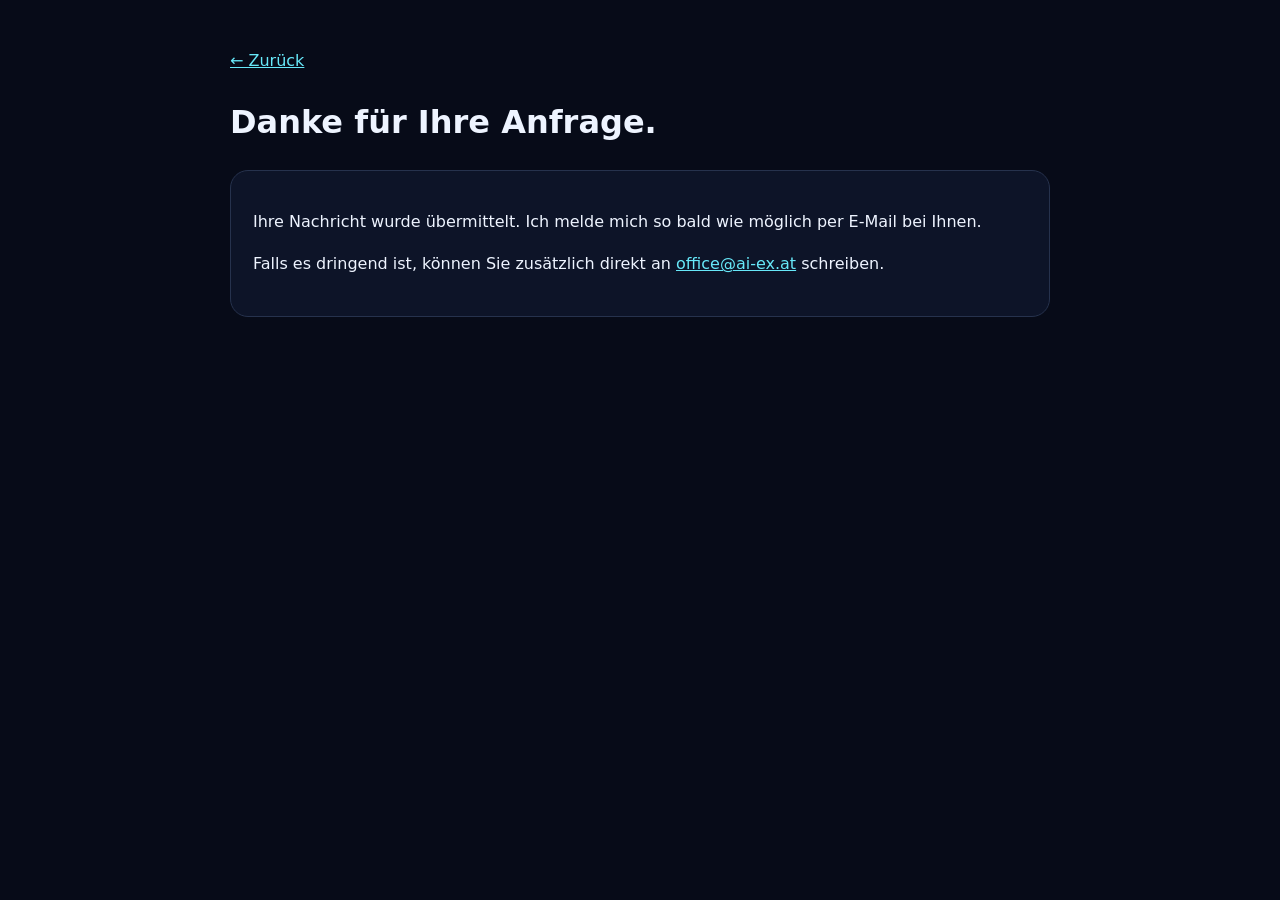
==== danke.html @ 3c39ac56 "deploy: publish ai-ex.at static site" ====
<!doctype html>
<html lang="de-AT">
  <head>
    <meta charset="utf-8">
    <meta name="viewport" content="width=device-width,initial-scale=1">
    <title>Danke | AI-ex</title>
    <style>body{font-family:system-ui,sans-serif;max-width:820px;margin:48px auto;padding:0 20px;line-height:1.65;background:#070b18;color:#eef4ff}a{color:#67e8f9}.box{border:1px solid #26324d;border-radius:18px;padding:22px;background:#0d1428}</style>
  </head>
  <body>
    <a href="/">← Zurück</a>
    <h1>Danke für Ihre Anfrage.</h1>
    <div class="box">
      <p>Ihre Nachricht wurde übermittelt. Ich melde mich so bald wie möglich per E-Mail bei Ihnen.</p>
      <p>Falls es dringend ist, können Sie zusätzlich direkt an <a href="mailto:office@ai-ex.at">office@ai-ex.at</a> schreiben.</p>
    </div>
  </body>
</html>
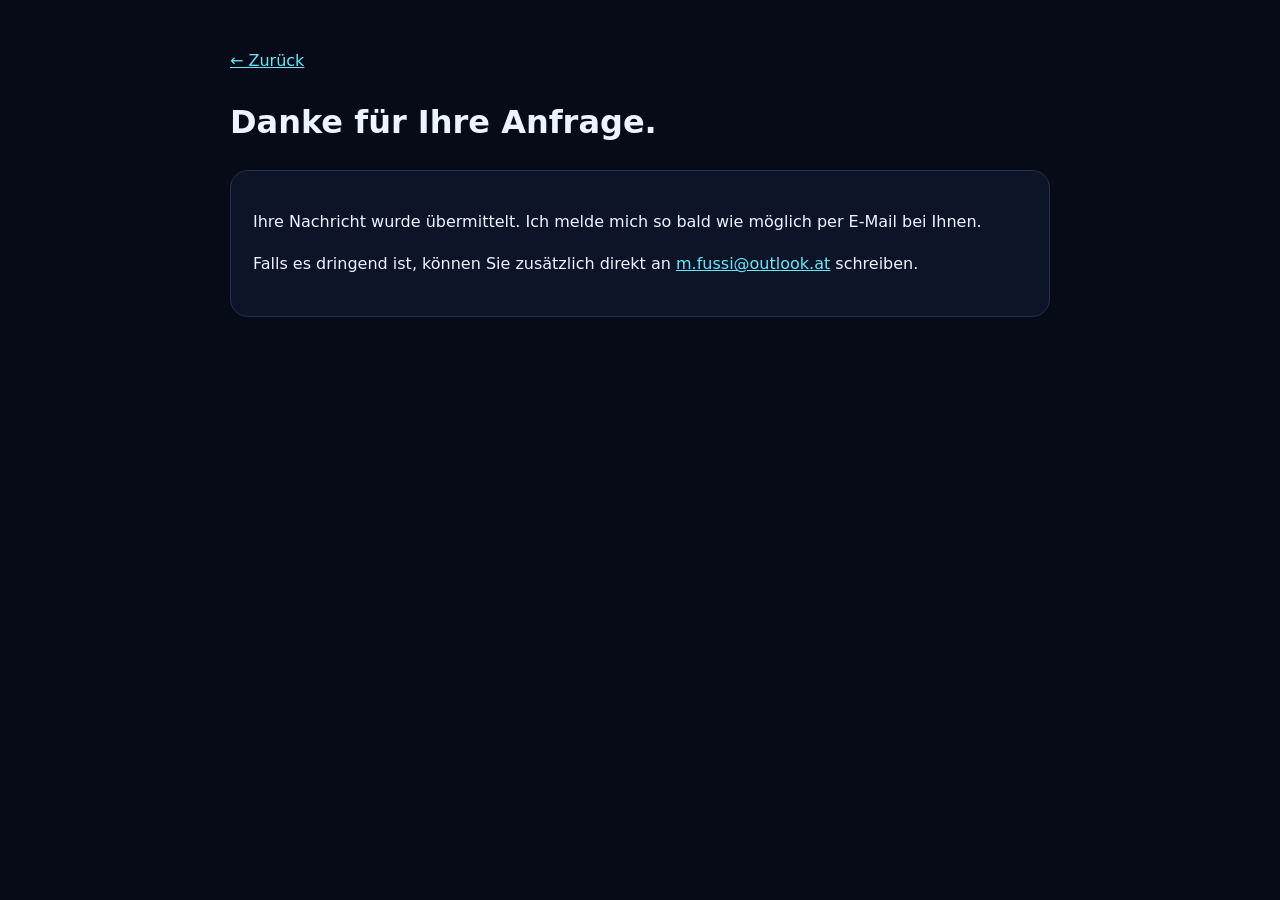
==== commit 078e6628: "deploy: publish ai-ex.at static site" ====
--- a/danke.html
+++ b/danke.html
@@ -11,7 +11,7 @@
     <h1>Danke für Ihre Anfrage.</h1>
     <div class="box">
       <p>Ihre Nachricht wurde übermittelt. Ich melde mich so bald wie möglich per E-Mail bei Ihnen.</p>
-      <p>Falls es dringend ist, können Sie zusätzlich direkt an <a href="mailto:office@ai-ex.at">office@ai-ex.at</a> schreiben.</p>
+      <p>Falls es dringend ist, können Sie zusätzlich direkt an <a href="mailto:m.fussi@outlook.at">m.fussi@outlook.at</a> schreiben.</p>
     </div>
   </body>
 </html>
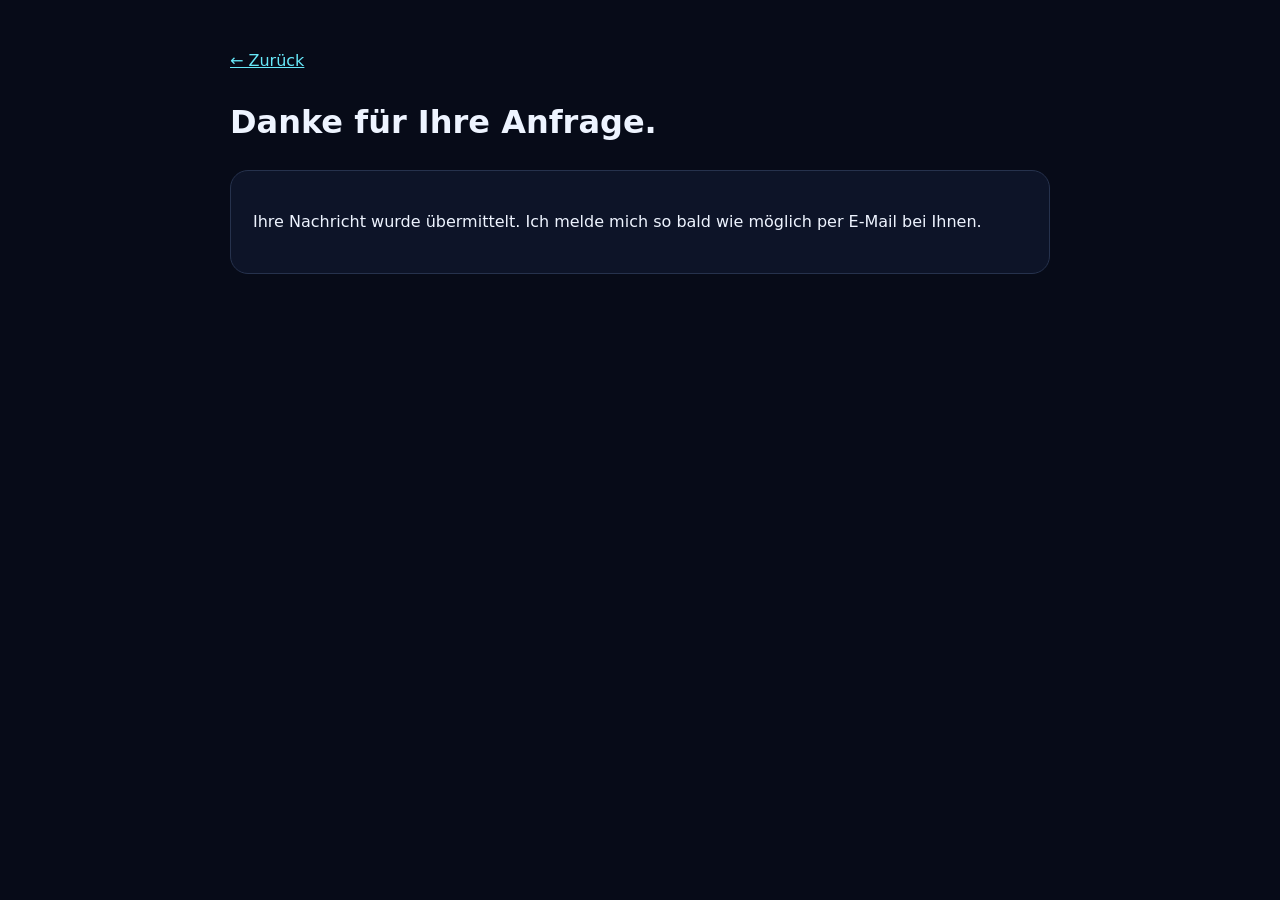
==== commit 33741678: "deploy: publish ai-ex.at static site" ====
--- a/danke.html
+++ b/danke.html
@@ -11,7 +11,6 @@
     <h1>Danke für Ihre Anfrage.</h1>
     <div class="box">
       <p>Ihre Nachricht wurde übermittelt. Ich melde mich so bald wie möglich per E-Mail bei Ihnen.</p>
-      <p>Falls es dringend ist, können Sie zusätzlich direkt an <a href="mailto:m.fussi@outlook.at">m.fussi@outlook.at</a> schreiben.</p>
     </div>
   </body>
 </html>
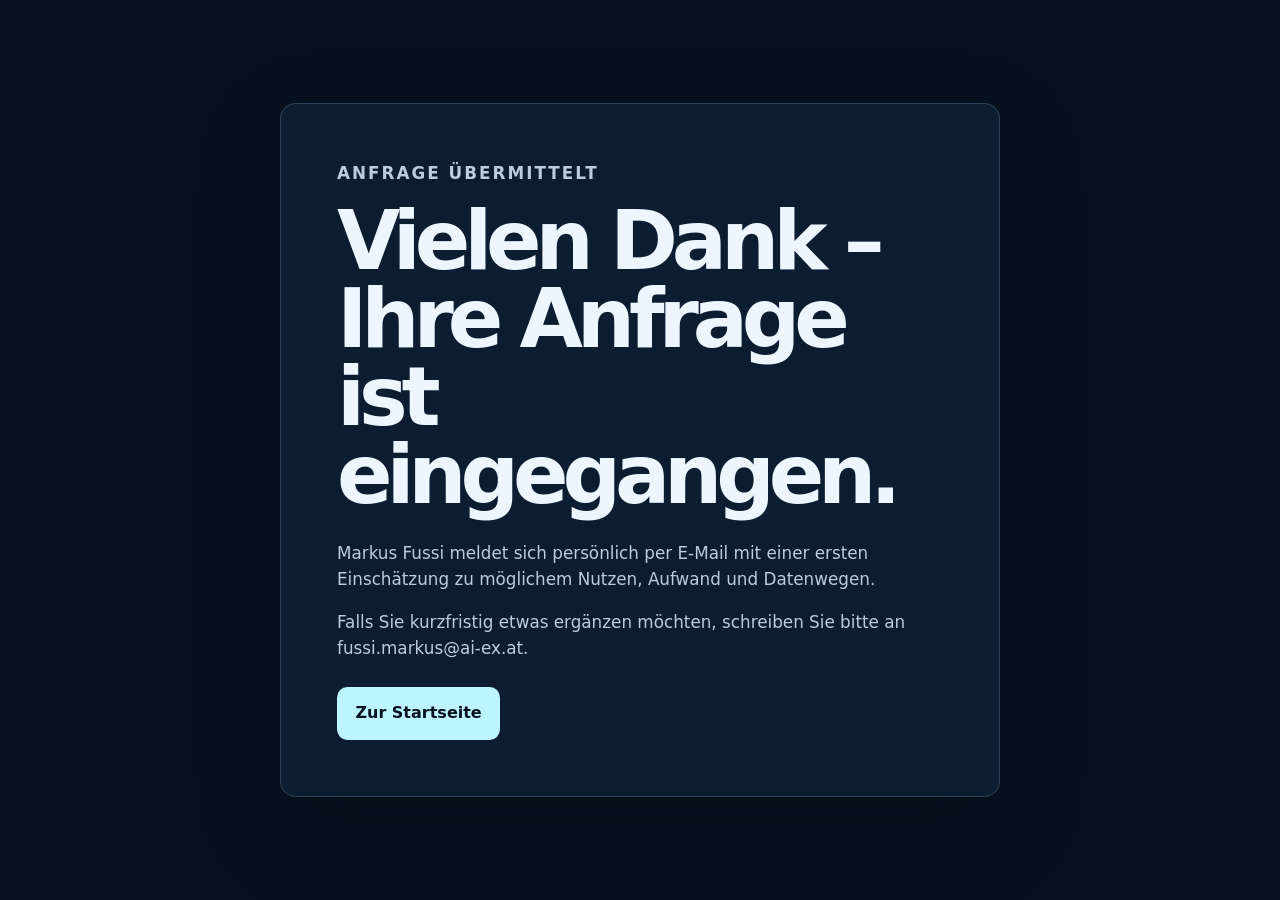
==== commit 56ca151b: "deploy: publish ai-ex.at static site" ====
--- a/danke.html
+++ b/danke.html
@@ -1,16 +1,20 @@
 <!doctype html>
 <html lang="de-AT">
   <head>
-    <meta charset="utf-8">
-    <meta name="viewport" content="width=device-width,initial-scale=1">
-    <title>Danke | AI-ex</title>
-    <style>body{font-family:system-ui,sans-serif;max-width:820px;margin:48px auto;padding:0 20px;line-height:1.65;background:#070b18;color:#eef4ff}a{color:#67e8f9}.box{border:1px solid #26324d;border-radius:18px;padding:22px;background:#0d1428}</style>
+    <meta charset="utf-8" />
+    <meta name="viewport" content="width=device-width, initial-scale=1" />
+    <meta name="robots" content="noindex" />
+    <title>Vielen Dank | AI-ex</title>
+    <link rel="icon" href="/favicon.svg" type="image/svg+xml" />
+    <link rel="stylesheet" href="/site.css" />
   </head>
-  <body>
-    <a href="/">← Zurück</a>
-    <h1>Danke für Ihre Anfrage.</h1>
-    <div class="box">
-      <p>Ihre Nachricht wurde übermittelt. Ich melde mich so bald wie möglich per E-Mail bei Ihnen.</p>
-    </div>
+  <body class="thanks-page">
+    <main class="thanks-card">
+      <p class="eyebrow">Anfrage übermittelt</p>
+      <h1>Vielen Dank – Ihre Anfrage ist eingegangen.</h1>
+      <p>Markus Fussi meldet sich persönlich per E-Mail mit einer ersten Einschätzung zu möglichem Nutzen, Aufwand und Datenwegen.</p>
+      <p>Falls Sie kurzfristig etwas ergänzen möchten, schreiben Sie bitte an <a href="mailto:fussi.markus@ai-ex.at">fussi.markus@ai-ex.at</a>.</p>
+      <a class="button button-primary" href="/">Zur Startseite</a>
+    </main>
   </body>
 </html>
--- a/site.css
+++ b/site.css
@@ -0,0 +1,74 @@
+:root {
+  color-scheme: dark;
+  font-family: Inter, ui-sans-serif, system-ui, -apple-system, BlinkMacSystemFont, "Segoe UI", sans-serif;
+  color: #edf5ff;
+  background: #07111f;
+  font-synthesis: none;
+  text-rendering: optimizeLegibility;
+}
+
+* { box-sizing: border-box; }
+html { scroll-behavior: smooth; }
+body { margin: 0; min-width: 320px; background: #07111f; line-height: 1.55; }
+a { color: inherit; text-decoration: none; }
+[id] { scroll-margin-top: 90px; }
+.container { width: min(1160px, calc(100% - 40px)); margin-inline: auto; }
+
+.skip-link { position: fixed; z-index: 100; left: 1rem; top: .75rem; padding: .65rem .9rem; transform: translateY(-200%); border-radius: .5rem; background: #c9f6ff; color: #07111f; font-weight: 800; }
+.skip-link:focus { transform: translateY(0); }
+.site-header { position: sticky; top: 0; z-index: 20; border-bottom: 1px solid rgba(180, 215, 255, .1); background: rgba(7, 17, 31, .88); backdrop-filter: blur(16px); }
+.nav { min-height: 74px; display: flex; align-items: center; justify-content: space-between; gap: 1.5rem; }
+.brand { font-size: 1.45rem; font-weight: 850; letter-spacing: -.07em; }
+.brand span { color: #82e9fb; }
+.nav nav { display: flex; gap: 1.4rem; color: #b9c8dd; font-size: .93rem; }
+.nav nav a:hover, .site-footer a:hover, .text-link:hover { color: #82e9fb; }
+.nav-actions { display: flex; align-items: center; gap: .75rem; }.language-link { color: #b9c8dd; font-size: .8rem; font-weight: 800; letter-spacing: .08em; }.language-link:hover { color: #82e9fb; }.nav-cta { border: 1px solid rgba(130, 233, 251, .55); border-radius: 999px; padding: .55rem .9rem; color: #d9faff; font-size: .9rem; font-weight: 750; }
+.mobile-menu { display: none; position: relative; }.mobile-menu summary { cursor: pointer; list-style: none; color: #d9faff; font-size: .84rem; font-weight: 800; }.mobile-menu summary::-webkit-details-marker { display: none; }.mobile-menu > div { position: absolute; z-index: 30; top: calc(100% + .85rem); right: 0; display: grid; min-width: 15rem; padding: .55rem; border: 1px solid rgba(130, 233, 251, .35); border-radius: .65rem; background: #0b1a2d; box-shadow: 0 18px 45px rgba(0, 0, 0, .35); }.mobile-menu a { padding: .65rem .75rem; border-radius: .38rem; color: #d9e6f8; font-size: .92rem; }.mobile-menu a:hover { background: rgba(130, 233, 251, .1); color: #82e9fb; }
+
+.hero { display: grid; grid-template-columns: minmax(0, 1.18fr) minmax(330px, .72fr); gap: 4rem; align-items: center; min-height: 680px; padding-block: 6.8rem 5.6rem; }
+.hero-copy { max-width: 755px; }
+.eyebrow { margin: 0 0 1.05rem; color: #82e9fb; font-size: .75rem; font-weight: 800; letter-spacing: .12em; text-transform: uppercase; }
+h1, h2, h3, p { margin-top: 0; }
+h1 { max-width: 770px; margin-bottom: 1.65rem; font-size: clamp(3.25rem, 6.4vw, 6.35rem); line-height: .95; letter-spacing: -.075em; }
+h1 em { color: #a7b7ff; font-style: normal; }
+h2 { max-width: 850px; margin-bottom: 1.35rem; font-size: clamp(2.1rem, 4.2vw, 4rem); line-height: 1.02; letter-spacing: -.058em; }
+h3 { margin-bottom: .75rem; font-size: 1.25rem; line-height: 1.2; letter-spacing: -.03em; }
+.lead, .section-intro > p, .data-copy > p, .founder-grid p, .contact-grid > div > p, .pilot-header > p { color: #bdcae0; font-size: 1.12rem; }
+.lead { max-width: 690px; font-size: clamp(1.1rem, 1.65vw, 1.28rem); }.hero-result { max-width: 660px; margin: 1.15rem 0 0; color: #d7e5f7; font-size: 1rem; font-weight: 650; }
+.hero-actions { display: flex; align-items: center; flex-wrap: wrap; gap: 1.4rem; margin-top: 2rem; }
+.button { display: inline-flex; align-items: center; justify-content: center; gap: .65rem; border: 0; border-radius: .65rem; padding: .88rem 1.15rem; font: inherit; font-weight: 800; cursor: pointer; transition: transform .18s ease, box-shadow .18s ease; }
+.button:hover { transform: translateY(-2px); box-shadow: 0 14px 36px rgba(76, 210, 235, .18); }
+.button-primary { background: #bdf5ff; color: #07111f; }
+.text-link { color: #d6e5f5; font-weight: 700; }
+.text-link span { margin-left: .3rem; color: #82e9fb; }
+.hero-notes { display: grid; gap: .55rem; margin: 2.1rem 0 0; padding: 0; color: #aebed5; font-size: .91rem; list-style: none; }
+.hero-notes span { color: #82e9fb; font-size: .7rem; vertical-align: .1rem; }
+
+.call-card { position: relative; border: 1px solid rgba(151, 199, 255, .2); border-radius: 1rem; padding: 1.45rem; overflow: hidden; background: linear-gradient(145deg, rgba(35, 70, 111, .48), rgba(12, 28, 50, .8)); box-shadow: 0 32px 90px rgba(0, 0, 0, .28); }
+.call-card::before { content: ""; position: absolute; width: 340px; height: 340px; top: -220px; right: -100px; border-radius: 50%; background: rgba(130, 233, 251, .16); filter: blur(6px); }
+.call-card > * { position: relative; }
+.call-card-top, .call-person, .call-summary div { display: flex; justify-content: space-between; align-items: center; }
+.call-card-top { color: #bdd0e9; font-size: .8rem; }
+.status { display: inline-flex; align-items: center; gap: .45rem; }.status i { width: .5rem; height: .5rem; border-radius: 50%; background: #72e2ab; box-shadow: 0 0 0 .22rem rgba(114, 226, 171, .12); }
+.call-person { justify-content: flex-start; gap: .8rem; margin-top: 2rem; }.call-person small { display: block; margin-top: .1rem; color: #a9bdd4; }.avatar { display: grid; width: 2.7rem; height: 2.7rem; place-items: center; border-radius: 50%; background: #bdf5ff; color: #09203a; font-weight: 900; }
+.call-line { height: 1px; margin: 1.5rem 0 1.15rem; background: rgba(200, 225, 255, .16); }.call-label { margin-bottom: .75rem; color: #8edfed; font-size: .72rem; font-weight: 800; letter-spacing: .1em; text-transform: uppercase; }.call-summary { display: grid; gap: .9rem; margin: 0; }.call-summary dt { color: #91a8c4; font-size: .77rem; }.call-summary dd { margin: 0; font-size: .92rem; text-align: right; }.tag { display: inline-block; border-radius: 999px; padding: .25rem .5rem; background: rgba(130, 233, 251, .12); color: #bdf5ff; font-size: .78rem; }.call-note { margin: 1.35rem 0 0; border-left: 2px solid #6b82c3; padding-left: .7rem; color: #9fb1c8; font-size: .78rem; }
+
+.trust-strip { border-block: 1px solid rgba(180, 215, 255, .1); background: #0a1727; }.trust-grid { display: grid; grid-template-columns: repeat(3, 1fr); }.trust-grid > div { padding: 1.45rem 1.7rem; border-left: 1px solid rgba(180, 215, 255, .1); }.trust-grid > div:last-child { border-right: 1px solid rgba(180, 215, 255, .1); }.trust-grid strong, .trust-grid span { display: block; }.trust-grid strong { margin-bottom: .28rem; font-size: .96rem; }.trust-grid span { color: #aebed5; font-size: .87rem; }
+.fit-section { display: grid; grid-template-columns: .9fr 1.1fr; gap: 3.5rem; align-items: end; }.fit-grid { display: grid; grid-template-columns: repeat(3, 1fr); gap: .9rem; }.fit-grid article { min-height: 180px; padding: 1.3rem; border-top: 1px solid #6bcce2; background: #0b1a2d; }.fit-grid p { margin: 0; color: #bdcae0; font-size: .92rem; }
+.section { padding-block: 6.5rem; }.section-intro { max-width: 790px; }.section-intro.compact { max-width: 690px; }
+.before-after { display: grid; grid-template-columns: repeat(2, 1fr); gap: 1.25rem; margin-top: 2.5rem; }.comparison-card { min-height: 300px; padding: 1.65rem; border: 1px solid rgba(180, 215, 255, .13); border-radius: .9rem; }.comparison-card.today { background: #0a1727; }.comparison-card.future { background: linear-gradient(135deg, rgba(29, 87, 107, .55), rgba(30, 49, 89, .68)); border-color: rgba(130, 233, 251, .33); }.card-label { margin-bottom: 1.3rem; color: #91a8c4; font-size: .76rem; font-weight: 800; letter-spacing: .11em; text-transform: uppercase; }.future .card-label { color: #82e9fb; }.comparison-card ul, .capability ul { display: grid; gap: .75rem; margin: 1.2rem 0 0; padding-left: 1.1rem; color: #bdcae0; }.comparison-card li::marker { color: #7fd8ea; }
+.call-example { max-width: 900px; margin-top: 1.25rem; padding: 1rem 1.15rem; border: 1px solid rgba(130, 233, 251, .25); border-radius: .75rem; background: rgba(11, 26, 45, .78); }.call-example summary { cursor: pointer; color: #dffaff; font-weight: 750; }.call-example p { margin: .9rem 0 0; color: #bdcae0; }.call-example p:last-child { margin-bottom: .1rem; }
+.section-tint { background: #0a1727; }.capabilities { display: grid; gap: 2.25rem; }.capability-grid { display: grid; grid-template-columns: repeat(2, 1fr); gap: 1.25rem; }.capability { position: relative; padding: 1.65rem; border: 1px solid rgba(180, 215, 255, .14); border-radius: .9rem; background: #0d1d31; }.capability .icon { display: grid; width: 2.25rem; height: 2.25rem; place-items: center; margin-bottom: 1.15rem; border-radius: 50%; font-size: 1.4rem; font-weight: 800; }.capability.yes .icon { background: rgba(114, 226, 171, .14); color: #74e2ac; }.capability.no .icon { background: rgba(255, 173, 173, .12); color: #ffb7b7; }.capability ul { font-size: .95rem; }
+.pilot-header { display: grid; grid-template-columns: 1.15fr .85fr; gap: 3rem; align-items: end; }.pilot-header > div:last-child > p { margin: 0; color: #bdcae0; font-size: 1.12rem; }.pilot-capacity { margin-top: 1rem !important; padding-left: .8rem; border-left: 2px solid #82e9fb; color: #d7e5f7 !important; font-size: .94rem !important; }.steps { display: grid; grid-template-columns: repeat(3, 1fr); gap: 1rem; margin: 2.6rem 0 0; padding: 0; list-style: none; }.steps li { padding: 1.4rem; border-top: 1px solid #6bcce2; background: #0b1a2d; }.steps span { display: block; margin-bottom: 1.6rem; color: #82e9fb; font-size: .78rem; font-weight: 800; letter-spacing: .1em; }.steps p { margin: 0; color: #bdcae0; font-size: .93rem; }
+.data-section { display: grid; grid-template-columns: 1fr 1fr; gap: 4rem; align-items: start; }.data-list { display: grid; gap: .85rem; }.data-list article { display: grid; grid-template-columns: auto 1fr; gap: 1rem; padding: 1.05rem; border-bottom: 1px solid rgba(180, 215, 255, .15); }.data-list span { padding-top: .15rem; color: #82e9fb; font-size: .78rem; font-weight: 800; }.data-list h3 { margin-bottom: .35rem; font-size: 1.05rem; }.data-list p { margin: 0; color: #bdcae0; font-size: .92rem; }
+.founder-section { background: linear-gradient(125deg, #17274a, #0a1727 62%); }.founder-grid { display: grid; grid-template-columns: .65fr 1.35fr; gap: 4rem; align-items: center; }.founder-mark { min-height: 220px; display: flex; align-items: center; justify-content: center; border: 1px solid rgba(180, 215, 255, .18); background: rgba(7, 17, 31, .3); font-size: clamp(3.8rem, 8vw, 6.5rem); font-weight: 900; letter-spacing: -.1em; }.founder-mark span { color: #82e9fb; }.founder-mark b { font-weight: 900; }
+.faq-list { display: grid; gap: .65rem; margin-top: 2rem; }.faq-list details { border-bottom: 1px solid rgba(180, 215, 255, .17); padding: 0 0 .75rem; }.faq-list summary { cursor: pointer; padding: .75rem 1.8rem .75rem 0; font-weight: 720; list-style: none; }.faq-list summary::-webkit-details-marker { display: none; }.faq-list summary::after { content: "+"; float: right; color: #82e9fb; font-size: 1.35rem; line-height: 1; }.faq-list details[open] summary::after { content: "−"; }.faq-list details p { max-width: 760px; margin: 0 0 .8rem; color: #bdcae0; }
+.contact-section { padding-block: 6rem; background: #c5f6ff; color: #07111f; }.contact-grid { display: grid; grid-template-columns: .85fr 1.15fr; gap: 5rem; }.contact-grid .eyebrow { color: #245a72; }.contact-grid h2 { max-width: 560px; }.contact-grid > div > p { color: #2d4f63; }.contact-detail { margin-top: 1.7rem !important; font-size: .97rem !important; font-weight: 650; }.contact-detail a { color: #0d5069; text-decoration: underline; text-underline-offset: .2rem; }.contact-form { display: grid; gap: .9rem; }.contact-form label { display: grid; gap: .38rem; color: #13364a; font-size: .87rem; font-weight: 780; }.contact-form small { color: #437084; font-size: .78rem; font-weight: 600; }.contact-form input, .contact-form textarea { width: 100%; border: 1px solid rgba(14, 72, 94, .28); border-radius: .38rem; padding: .75rem .82rem; background: rgba(255, 255, 255, .6); color: #07111f; font: inherit; }.contact-form textarea { resize: vertical; }.contact-form input:focus, .contact-form textarea:focus { outline: 3px solid rgba(12, 108, 137, .28); border-color: #0d607c; }.contact-form .button { justify-self: start; background: #0b2d40; color: #e9fcff; }.honey { position: absolute; left: -9999px; }.form-note { margin: .15rem 0 0; color: #386278; font-size: .78rem; }.form-note a { text-decoration: underline; font-weight: 700; }
+.form-reassurance { margin-top: .25rem !important; padding: .8rem .9rem; border-left: 3px solid #0d607c; background: rgba(255, 255, 255, .34); color: #18465c !important; font-size: .91rem !important; }
+.site-footer { padding-block: 1.45rem; color: #9eb0c8; font-size: .83rem; }.site-footer > div { display: flex; justify-content: space-between; gap: 1rem; }.site-footer > div > div { display: flex; gap: 1.1rem; }
+.thanks-page { display: grid; min-height: 100vh; place-items: center; padding: 2rem; }.thanks-card { width: min(100%, 720px); padding: clamp(1.8rem, 5vw, 3.5rem); border: 1px solid rgba(180, 215, 255, .2); border-radius: 1rem; background: #0d1d31; box-shadow: 0 32px 90px rgba(0, 0, 0, .24); }.thanks-card p { max-width: 570px; color: #bdcae0; font-size: 1.05rem; }.thanks-card .button { margin-top: .6rem; }
+
+:focus-visible { outline: 3px solid #82e9fb; outline-offset: 4px; }
+@media (max-width: 860px) { .nav nav { display: none; }.mobile-menu { display: block; }.hero, .data-section, .contact-grid, .founder-grid, .pilot-header, .fit-section { grid-template-columns: 1fr; }.hero { min-height: auto; gap: 2.5rem; padding-block: 4.7rem; }.call-card { max-width: 520px; }.trust-grid, .steps { grid-template-columns: 1fr; }.trust-grid > div, .trust-grid > div:last-child { border-inline: 0; border-bottom: 1px solid rgba(180, 215, 255, .1); }.trust-grid > div:last-child { border-bottom: 0; }.pilot-header { gap: .4rem; }.contact-grid { gap: 2.5rem; }.founder-grid { gap: 2rem; }.founder-mark { min-height: 145px; }.section { padding-block: 4.5rem; } }
+@media (max-width: 620px) { .container { width: min(100% - 28px, 1160px); }.nav { min-height: 64px; gap: .75rem; }.nav-actions { gap: .45rem; }.nav-cta { display: none; } h1 { font-size: clamp(2.75rem, 15vw, 4.15rem); }.before-after, .capability-grid, .fit-grid { grid-template-columns: 1fr; }.hero-actions { align-items: flex-start; flex-direction: column; gap: 1rem; }.button { width: 100%; }.site-footer > div { flex-direction: column; }.section { padding-block: 3.8rem; }.contact-section { padding-block: 4rem; } }
+@media (prefers-reduced-motion: reduce) { *, *::before, *::after { scroll-behavior: auto !important; transition-duration: .01ms !important; animation-duration: .01ms !important; } }
